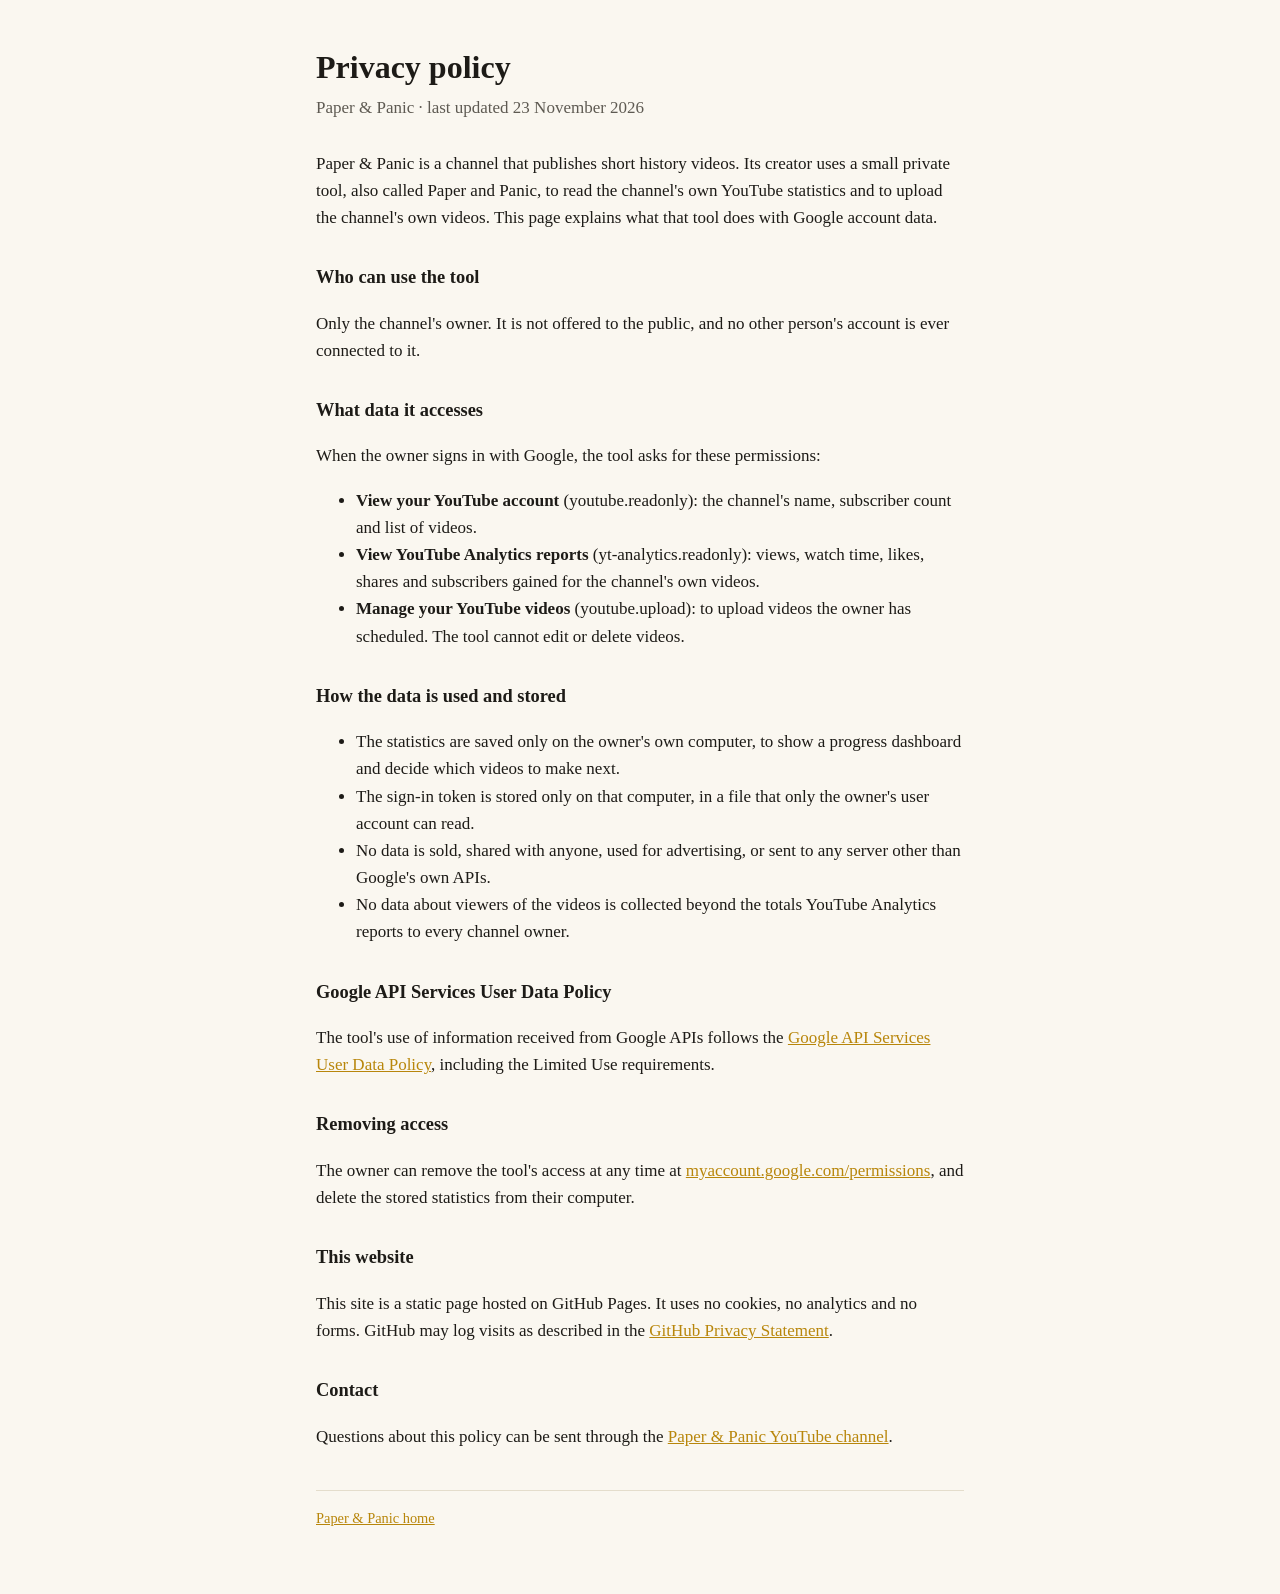
==== privacy.html @ 75ad041b "Paper & Panic home page and privacy policy" ====
<!doctype html>
<html lang="en"><head><meta charset="utf-8"><meta name="viewport" content="width=device-width,initial-scale=1">
<title>Privacy Policy</title><meta name="description" content="Privacy policy for the Paper & Panic tools.">
<link rel="stylesheet" href="style.css"></head>
<body><main>
<h1>Privacy policy</h1>
<p class="sub">Paper &amp; Panic · last updated 23 November 2026</p>

<p>Paper &amp; Panic is a channel that publishes short history videos. Its creator uses a small private tool, also called Paper and Panic, to read the channel's own YouTube statistics and to upload the channel's own videos. This page explains what that tool does with Google account data.</p>

<h2>Who can use the tool</h2>
<p>Only the channel's owner. It is not offered to the public, and no other person's account is ever connected to it.</p>

<h2>What data it accesses</h2>
<p>When the owner signs in with Google, the tool asks for these permissions:</p>
<ul>
<li><b>View your YouTube account</b> (youtube.readonly): the channel's name, subscriber count and list of videos.</li>
<li><b>View YouTube Analytics reports</b> (yt-analytics.readonly): views, watch time, likes, shares and subscribers gained for the channel's own videos.</li>
<li><b>Manage your YouTube videos</b> (youtube.upload): to upload videos the owner has scheduled. The tool cannot edit or delete videos.</li>
</ul>

<h2>How the data is used and stored</h2>
<ul>
<li>The statistics are saved only on the owner's own computer, to show a progress dashboard and decide which videos to make next.</li>
<li>The sign-in token is stored only on that computer, in a file that only the owner's user account can read.</li>
<li>No data is sold, shared with anyone, used for advertising, or sent to any server other than Google's own APIs.</li>
<li>No data about viewers of the videos is collected beyond the totals YouTube Analytics reports to every channel owner.</li>
</ul>

<h2>Google API Services User Data Policy</h2>
<p>The tool's use of information received from Google APIs follows the <a href="https://developers.google.com/terms/api-services-user-data-policy">Google API Services User Data Policy</a>, including the Limited Use requirements.</p>

<h2>Removing access</h2>
<p>The owner can remove the tool's access at any time at <a href="https://myaccount.google.com/permissions">myaccount.google.com/permissions</a>, and delete the stored statistics from their computer.</p>

<h2>This website</h2>
<p>This site is a static page hosted on GitHub Pages. It uses no cookies, no analytics and no forms. GitHub may log visits as described in the <a href="https://docs.github.com/en/site-policy/privacy-policies/github-general-privacy-statement">GitHub Privacy Statement</a>.</p>

<h2>Contact</h2>
<p>Questions about this policy can be sent through the <a href="https://www.youtube.com/@paperandpanic/about">Paper &amp; Panic YouTube channel</a>.</p>

<footer><a href="./">Paper &amp; Panic home</a></footer>
</main></body></html>
---- style.css ----
:root{--bg:#faf7f0;--ink:#1d1b17;--muted:#5e5a52;--line:#e4ddcc;--accent:#b8860b}
@media (prefers-color-scheme:dark){:root{--bg:#16140f;--ink:#efe9dc;--muted:#a9a295;--line:#33302a;--accent:#e2b74a}}
*{box-sizing:border-box}body{margin:0;background:var(--bg);color:var(--ink);font:17px/1.6 Georgia,"Times New Roman",serif}
main{max-width:680px;margin:0 auto;padding:48px 16px 64px}h1{font-size:2rem;line-height:1.2;margin:0 0 8px}
h2{font-size:1.15rem;margin:32px 0 6px}p,li{color:var(--ink)}.sub{color:var(--muted);margin:0 0 28px}
a{color:var(--accent)}footer{border-top:1px solid var(--line);margin-top:40px;padding-top:16px;color:var(--muted);font-size:.9rem}
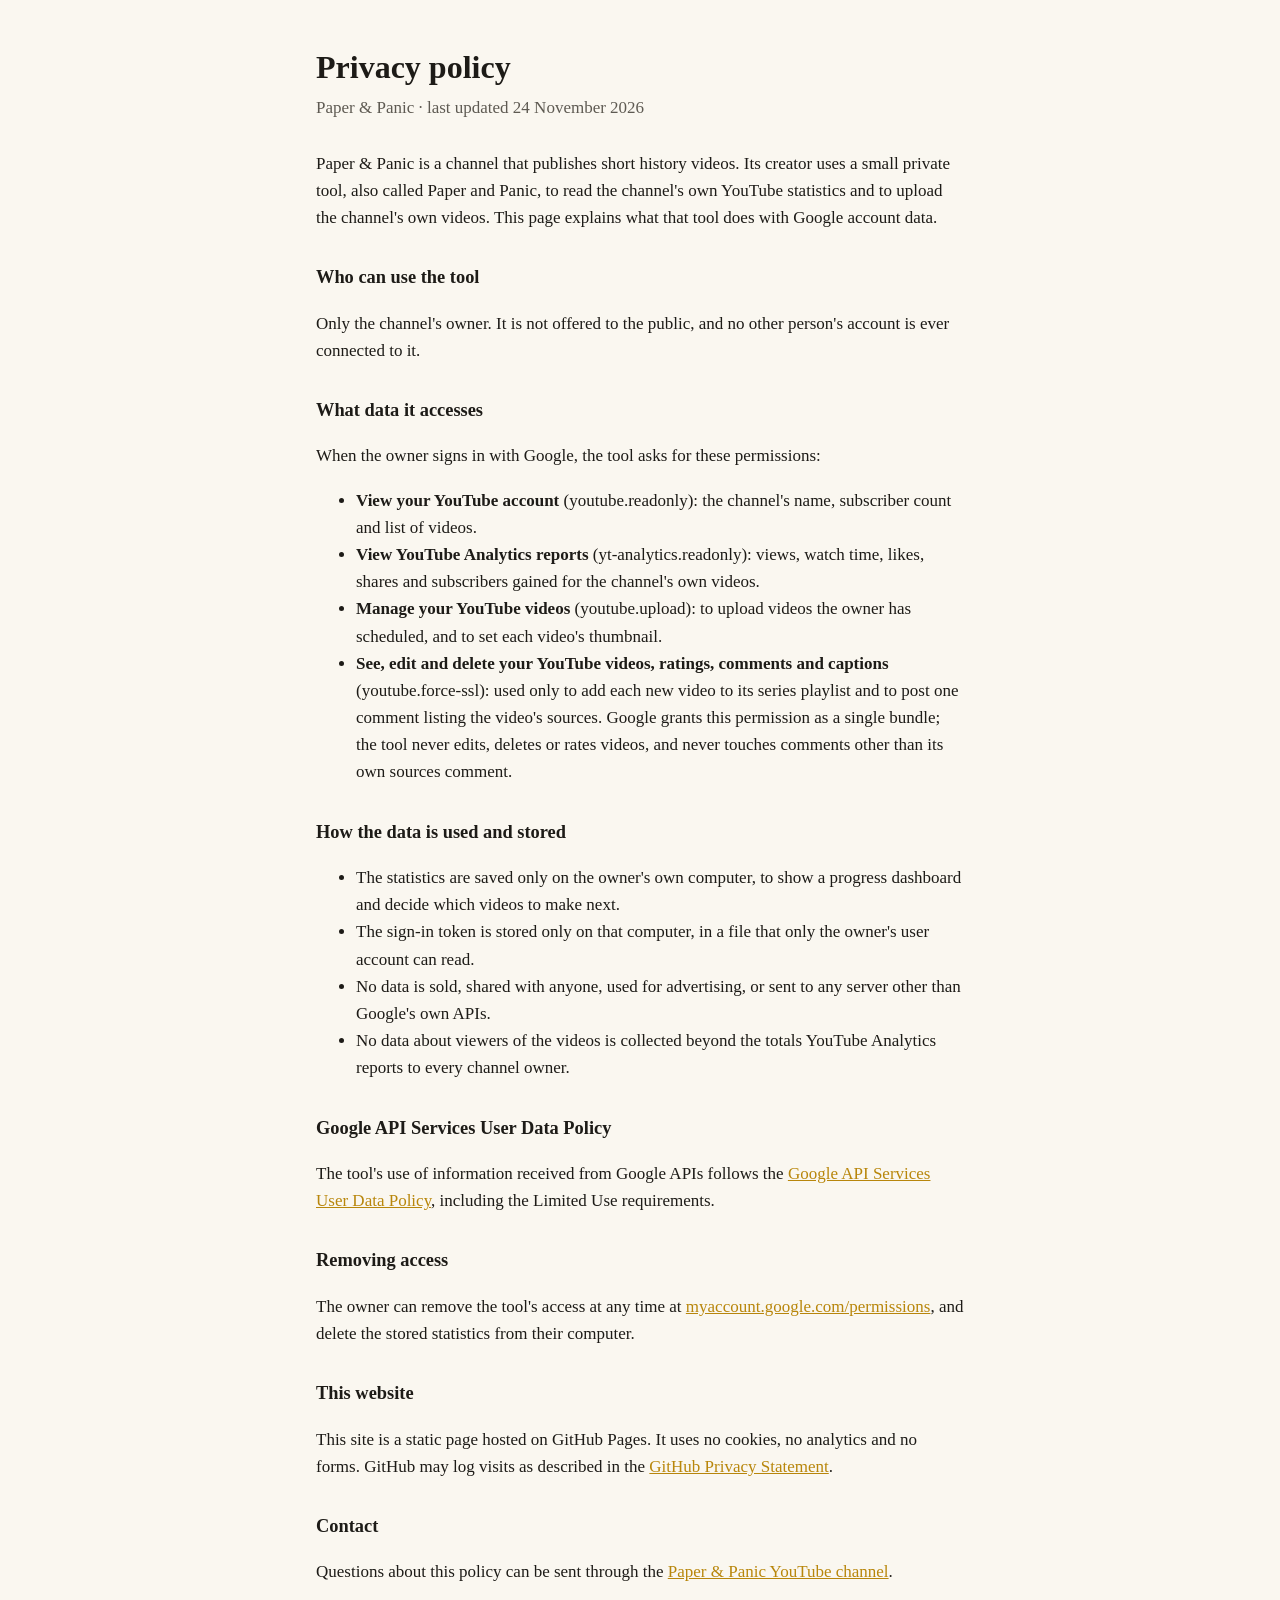
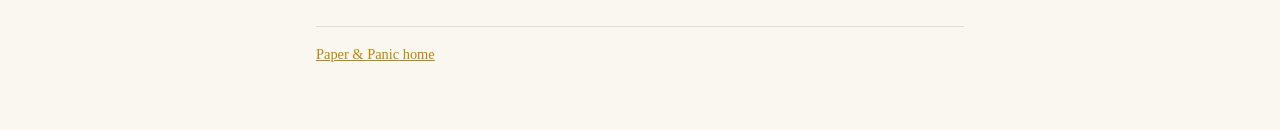
==== commit 1d062400: "Privacy policy: playlist and comment permission" ====
--- a/privacy.html
+++ b/privacy.html
@@ -4,7 +4,7 @@
 <link rel="stylesheet" href="style.css"></head>
 <body><main>
 <h1>Privacy policy</h1>
-<p class="sub">Paper &amp; Panic · last updated 23 November 2026</p>
+<p class="sub">Paper &amp; Panic · last updated 24 November 2026</p>
 
 <p>Paper &amp; Panic is a channel that publishes short history videos. Its creator uses a small private tool, also called Paper and Panic, to read the channel's own YouTube statistics and to upload the channel's own videos. This page explains what that tool does with Google account data.</p>
 
@@ -16,7 +16,8 @@
 <ul>
 <li><b>View your YouTube account</b> (youtube.readonly): the channel's name, subscriber count and list of videos.</li>
 <li><b>View YouTube Analytics reports</b> (yt-analytics.readonly): views, watch time, likes, shares and subscribers gained for the channel's own videos.</li>
-<li><b>Manage your YouTube videos</b> (youtube.upload): to upload videos the owner has scheduled. The tool cannot edit or delete videos.</li>
+<li><b>Manage your YouTube videos</b> (youtube.upload): to upload videos the owner has scheduled, and to set each video's thumbnail.</li>
+<li><b>See, edit and delete your YouTube videos, ratings, comments and captions</b> (youtube.force-ssl): used only to add each new video to its series playlist and to post one comment listing the video's sources. Google grants this permission as a single bundle; the tool never edits, deletes or rates videos, and never touches comments other than its own sources comment.</li>
 </ul>
 
 <h2>How the data is used and stored</h2>
